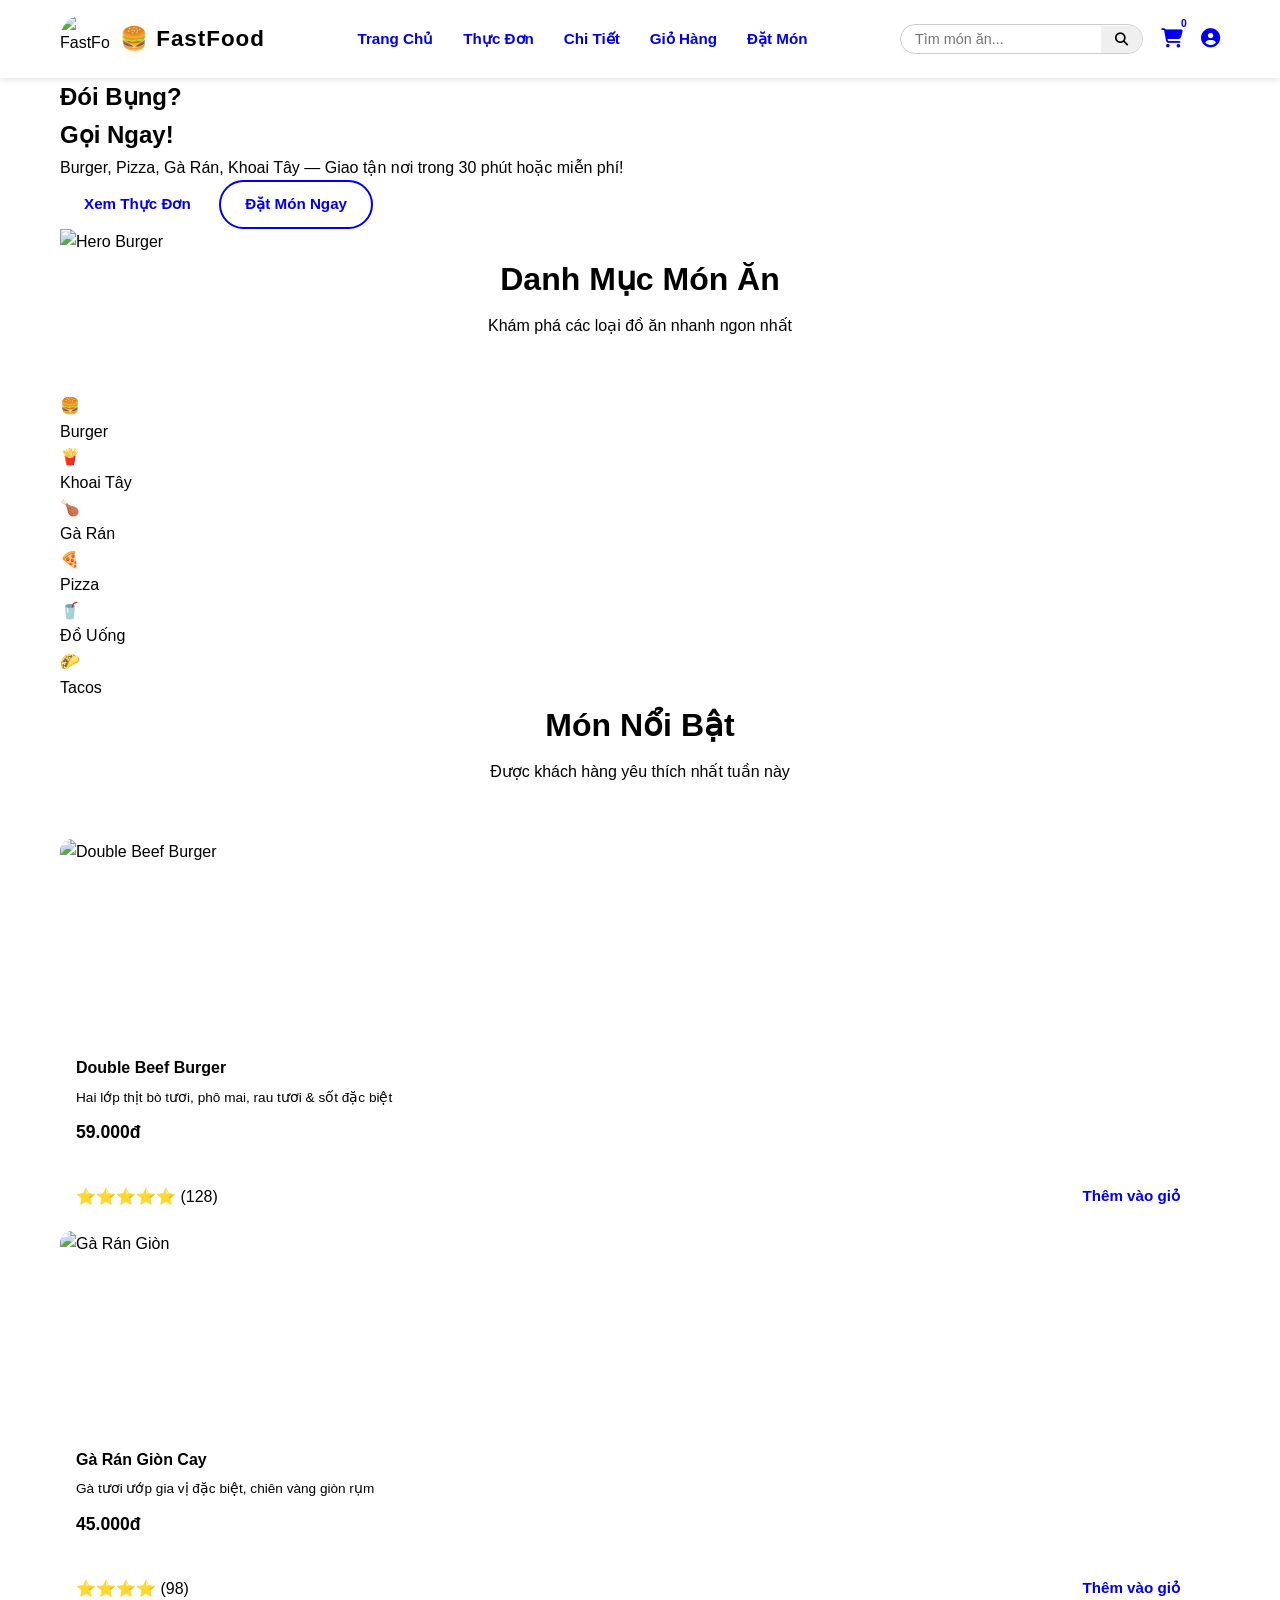
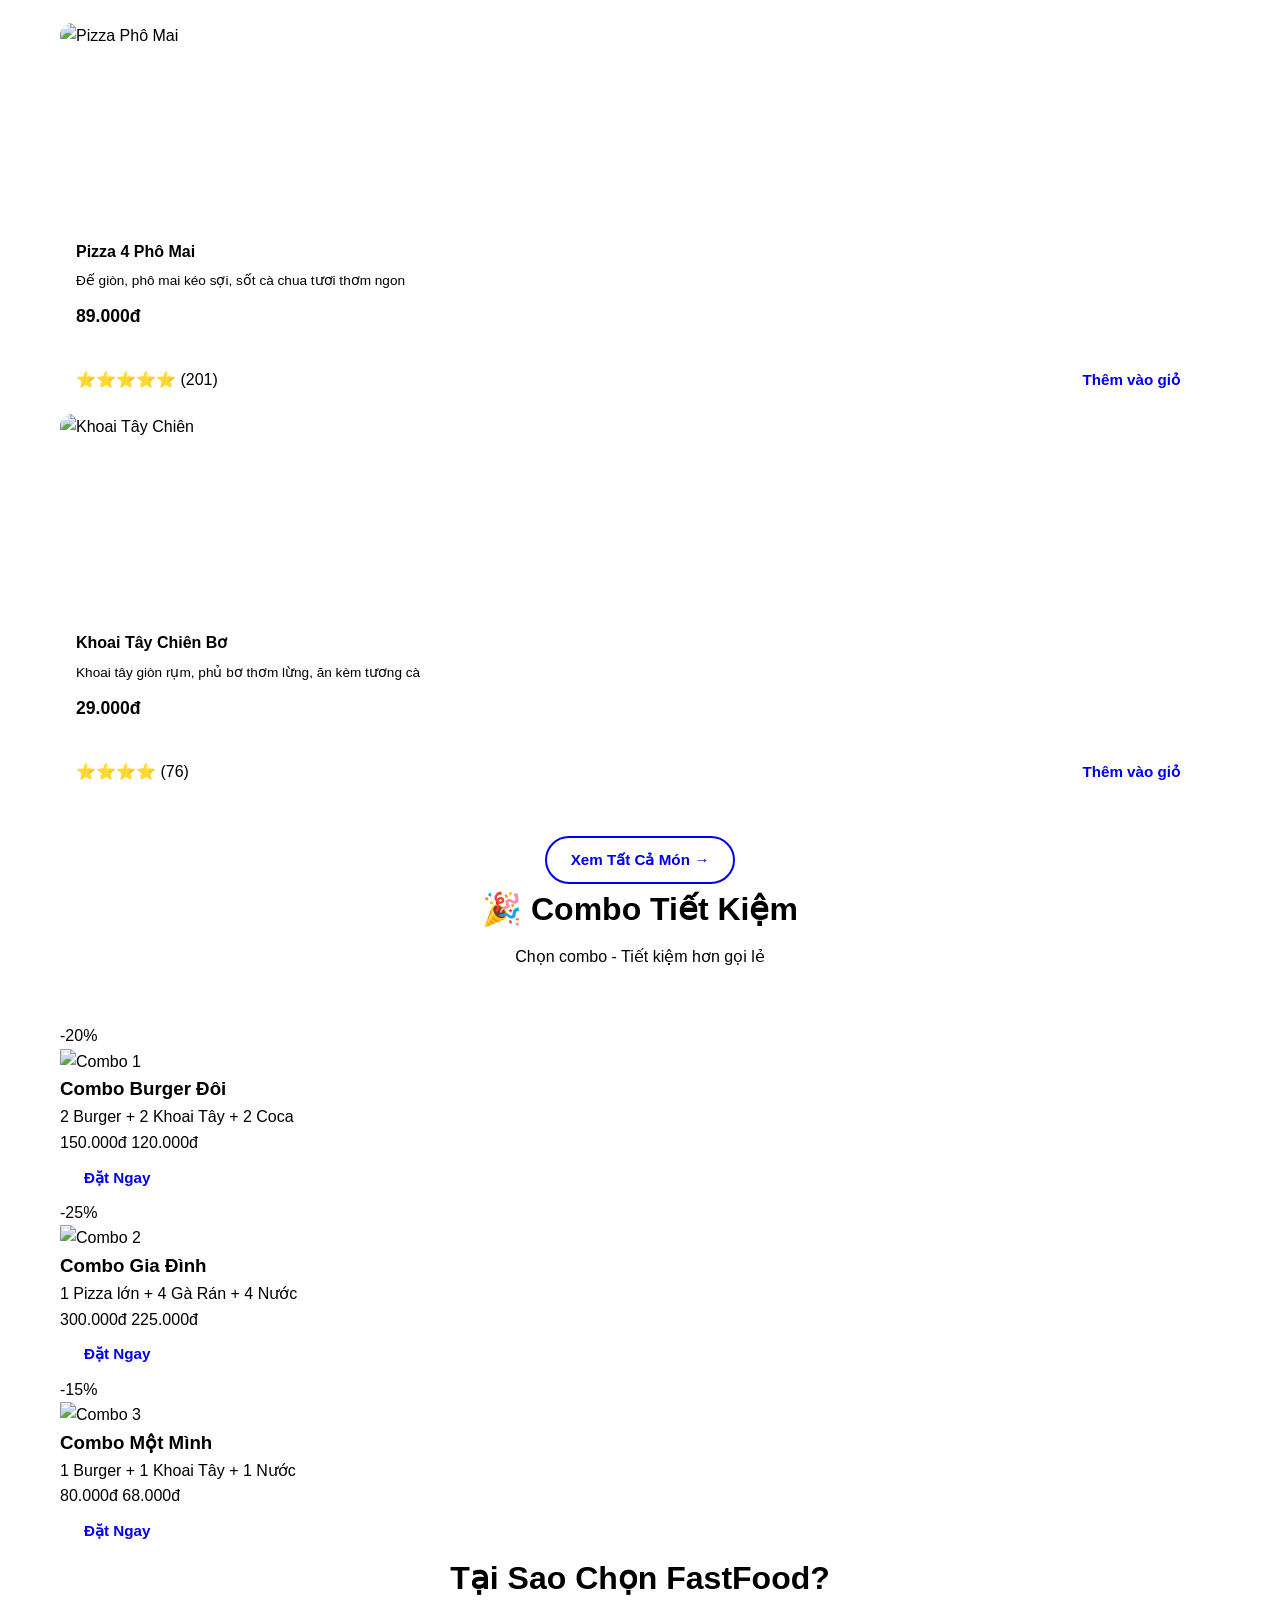
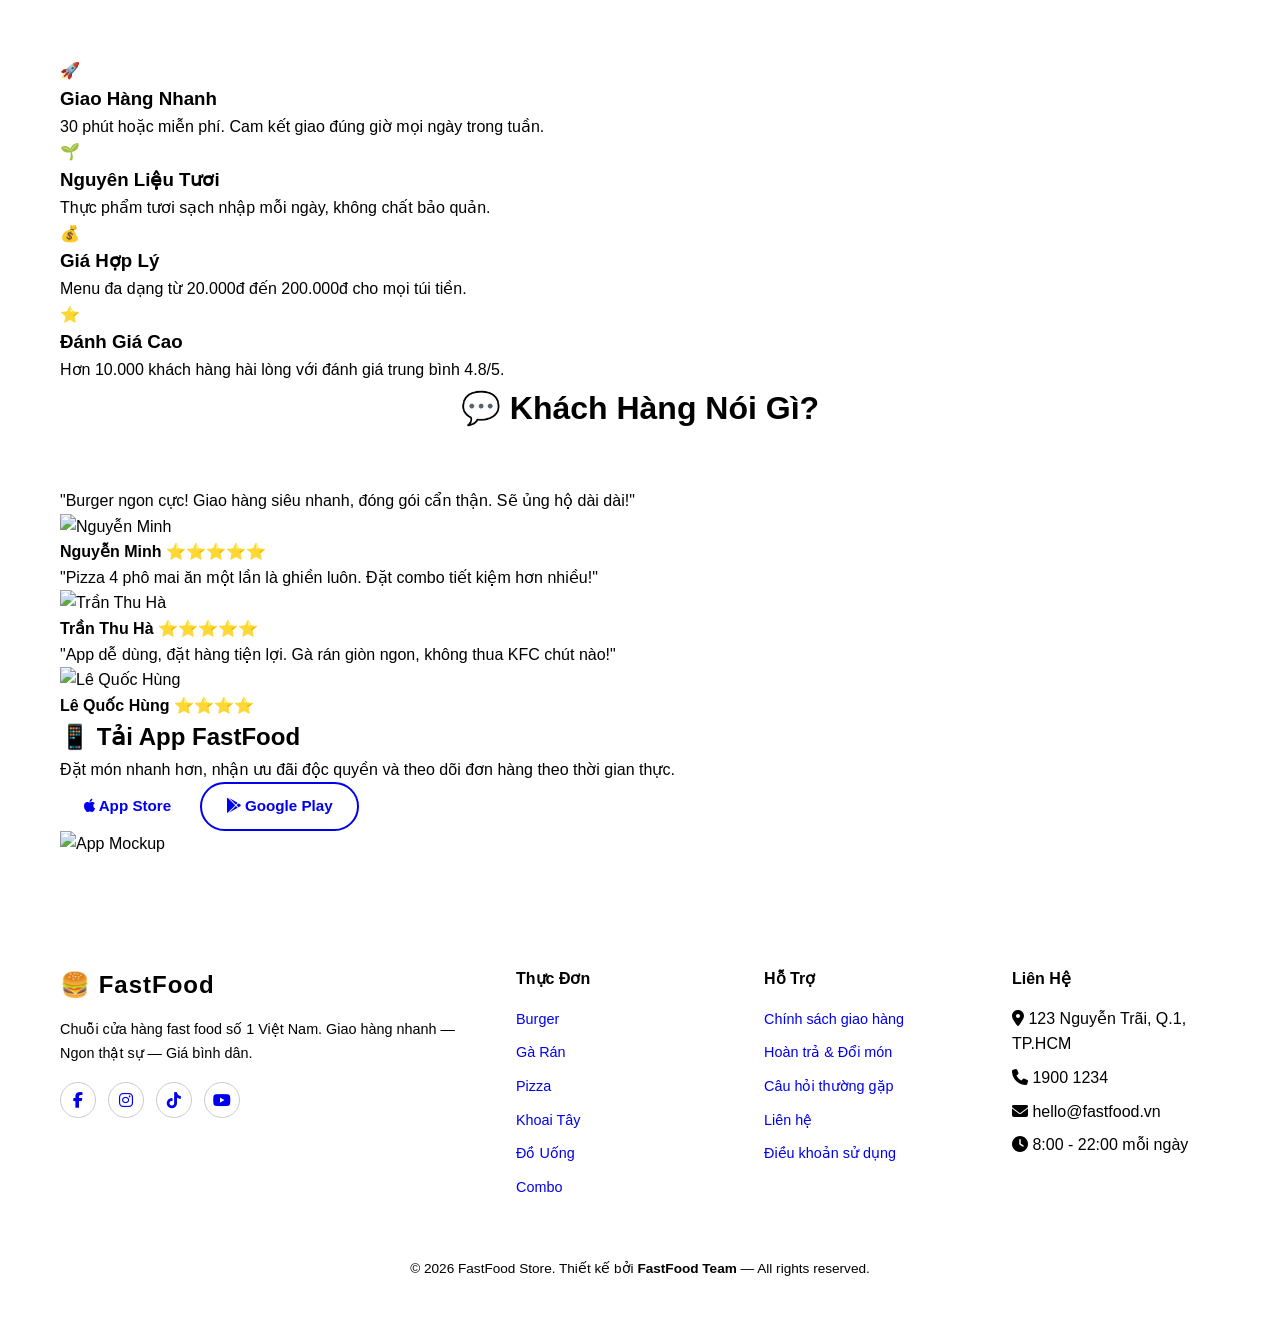
==== FastFood/FastFood Store/index.html @ be637be1 "first commit" ====
<!DOCTYPE html>
<html lang="vi">
<head>
  <meta charset="UTF-8" />
  <meta name="viewport" content="width=device-width, initial-scale=1.0" />
  <title>FastFood Store - Trang Chủ</title>
  <!-- Font Awesome (icons) -->
  <link rel="stylesheet" href="https://cdnjs.cloudflare.com/ajax/libs/font-awesome/6.5.0/css/all.min.css" />
  <!-- Google Fonts -->
  <link href="https://fonts.googleapis.com/css2?family=Poppins:wght@400;600;700;800&display=swap" rel="stylesheet" />
  <link rel="stylesheet" href="css/style.css" />

  <style>
    /* ===== TODO: Thêm màu sắc theme vào đây ===== */
    /*
      Gợi ý palette fast food:
      --primary:   #E63946  (đỏ)
      --secondary: #F4A261  (cam)
      --accent:    #2A9D8F  (xanh mint)
      --dark:      #1D1D1D
      --light:     #FFF8F0
      --gray:      #6C757D
    */
  </style>
</head>
<body>

  <!-- ======================================
       HEADER
  ======================================= -->
  <header>
    <div class="header-inner">

      <!-- Logo -->
      <div class="logo">
        <img src="images/logo.png" alt="FastFood Logo" />
        <span class="logo-text">🍔 FastFood</span>
      </div>

      <!-- Navigation -->
      <nav id="main-nav">
        <ul>
          <li><a href="index.html" class="active">Trang Chủ</a></li>
          <li><a href="sanpham.html">Thực Đơn</a></li>
          <li><a href="chitiet.html">Chi Tiết</a></li>
          <li><a href="giohang.html">Giỏ Hàng</a></li>
          <li><a href="datmon.html">Đặt Món</a></li>
        </ul>
      </nav>

      <!-- Header Right Icons -->
      <div class="header-icons">
        <!-- Search -->
        <div class="search-bar">
          <input type="text" placeholder="Tìm món ăn..." />
          <button><i class="fa fa-search"></i></button>
        </div>
        <!-- Cart -->
        <a href="giohang.html" title="Giỏ hàng">
          <i class="fa fa-shopping-cart"></i>
          <span class="cart-badge">0</span>
        </a>
        <!-- User -->
        <a href="#" title="Tài khoản">
          <i class="fa fa-user-circle"></i>
        </a>
        <!-- Hamburger -->
        <div class="hamburger" id="hamburger" onclick="toggleNav()">
          <span></span><span></span><span></span>
        </div>
      </div>

    </div>
  </header>

  <!-- ======================================
       MAIN CONTENT
  ======================================= -->
  <main>

    <!-- ── SECTION 1: HERO BANNER ── -->
    <section class="hero">
      <div class="hero-inner container">
        <div class="hero-text">
          <!-- TODO: thêm màu cho h1, p -->
          <h1>Đói Bụng? <br/><span>Gọi Ngay!</span></h1>
          <p>Burger, Pizza, Gà Rán, Khoai Tây — Giao tận nơi trong 30 phút hoặc miễn phí!</p>
          <div class="hero-buttons">
            <a href="sanpham.html" class="btn btn-primary">Xem Thực Đơn</a>
            <a href="datmon.html" class="btn btn-outline">Đặt Món Ngay</a>
          </div>
        </div>
        <div class="hero-image">
          <!-- TODO: thay bằng ảnh hero thực tế -->
          <img src="images/hero-burger.png" alt="Hero Burger" />
        </div>
      </div>
    </section>

    <!-- ── SECTION 2: DANH MỤC (CATEGORY) ── -->
    <section class="category-section">
      <div class="container">
        <div class="section-title">
          <h2>Danh Mục Món Ăn</h2>
          <p>Khám phá các loại đồ ăn nhanh ngon nhất</p>
          <div class="divider"></div>
        </div>
        <div class="category-grid">
          <!-- Danh mục 1 -->
          <div class="category-card">
            <div class="cat-icon">🍔</div>
            <p>Burger</p>
          </div>
          <!-- Danh mục 2 -->
          <div class="category-card">
            <div class="cat-icon">🍟</div>
            <p>Khoai Tây</p>
          </div>
          <!-- Danh mục 3 -->
          <div class="category-card">
            <div class="cat-icon">🍗</div>
            <p>Gà Rán</p>
          </div>
          <!-- Danh mục 4 -->
          <div class="category-card">
            <div class="cat-icon">🍕</div>
            <p>Pizza</p>
          </div>
          <!-- Danh mục 5 -->
          <div class="category-card">
            <div class="cat-icon">🥤</div>
            <p>Đồ Uống</p>
          </div>
          <!-- Danh mục 6 -->
          <div class="category-card">
            <div class="cat-icon">🌮</div>
            <p>Tacos</p>
          </div>
        </div>
      </div>
    </section>

    <!-- ── SECTION 3: SẢN PHẨM NỔI BẬT ── -->
    <section class="featured-section">
      <div class="container">
        <div class="section-title">
          <h2>Món Nổi Bật</h2>
          <p>Được khách hàng yêu thích nhất tuần này</p>
          <div class="divider"></div>
        </div>
        <div class="products-grid">

          <!-- Card 1 -->
          <div class="card">
            <img src="images/burger1.jpg" alt="Double Beef Burger" class="card-img" />
            <div class="card-body">
              <h3 class="card-title">Double Beef Burger</h3>
              <p class="card-desc">Hai lớp thịt bò tươi, phô mai, rau tươi & sốt đặc biệt</p>
              <span class="card-price">59.000đ</span>
            </div>
            <div class="card-footer">
              <div class="rating">⭐⭐⭐⭐⭐ (128)</div>
              <a href="chitiet.html" class="btn btn-primary">Thêm vào giỏ</a>
            </div>
          </div>

          <!-- Card 2 -->
          <div class="card">
            <img src="images/chicken1.jpg" alt="Gà Rán Giòn" class="card-img" />
            <div class="card-body">
              <h3 class="card-title">Gà Rán Giòn Cay</h3>
              <p class="card-desc">Gà tươi ướp gia vị đặc biệt, chiên vàng giòn rụm</p>
              <span class="card-price">45.000đ</span>
            </div>
            <div class="card-footer">
              <div class="rating">⭐⭐⭐⭐ (98)</div>
              <a href="chitiet.html" class="btn btn-primary">Thêm vào giỏ</a>
            </div>
          </div>

          <!-- Card 3 -->
          <div class="card">
            <img src="images/pizza1.jpg" alt="Pizza Phô Mai" class="card-img" />
            <div class="card-body">
              <h3 class="card-title">Pizza 4 Phô Mai</h3>
              <p class="card-desc">Đế giòn, phô mai kéo sợi, sốt cà chua tươi thơm ngon</p>
              <span class="card-price">89.000đ</span>
            </div>
            <div class="card-footer">
              <div class="rating">⭐⭐⭐⭐⭐ (201)</div>
              <a href="chitiet.html" class="btn btn-primary">Thêm vào giỏ</a>
            </div>
          </div>

          <!-- Card 4 -->
          <div class="card">
            <img src="images/fries1.jpg" alt="Khoai Tây Chiên" class="card-img" />
            <div class="card-body">
              <h3 class="card-title">Khoai Tây Chiên Bơ</h3>
              <p class="card-desc">Khoai tây giòn rụm, phủ bơ thơm lừng, ăn kèm tương cà</p>
              <span class="card-price">29.000đ</span>
            </div>
            <div class="card-footer">
              <div class="rating">⭐⭐⭐⭐ (76)</div>
              <a href="chitiet.html" class="btn btn-primary">Thêm vào giỏ</a>
            </div>
          </div>

        </div>
        <div style="text-align:center; margin-top:30px;">
          <a href="sanpham.html" class="btn btn-outline">Xem Tất Cả Món →</a>
        </div>
      </div>
    </section>

    <!-- ── SECTION 4: COMBO KHUYẾN MÃI ── -->
    <section class="promo-section">
      <div class="container">
        <div class="section-title">
          <h2>🎉 Combo Tiết Kiệm</h2>
          <p>Chọn combo - Tiết kiệm hơn gọi lẻ</p>
          <div class="divider"></div>
        </div>
        <div class="combo-grid">

          <!-- Combo 1 -->
          <div class="combo-card">
            <div class="combo-badge">-20%</div>
            <img src="images/combo1.jpg" alt="Combo 1" />
            <div class="combo-body">
              <h3>Combo Burger Đôi</h3>
              <p>2 Burger + 2 Khoai Tây + 2 Coca</p>
              <div class="combo-price">
                <span class="old-price">150.000đ</span>
                <span class="new-price">120.000đ</span>
              </div>
              <a href="datmon.html" class="btn btn-primary">Đặt Ngay</a>
            </div>
          </div>

          <!-- Combo 2 -->
          <div class="combo-card">
            <div class="combo-badge">-25%</div>
            <img src="images/combo2.jpg" alt="Combo 2" />
            <div class="combo-body">
              <h3>Combo Gia Đình</h3>
              <p>1 Pizza lớn + 4 Gà Rán + 4 Nước</p>
              <div class="combo-price">
                <span class="old-price">300.000đ</span>
                <span class="new-price">225.000đ</span>
              </div>
              <a href="datmon.html" class="btn btn-primary">Đặt Ngay</a>
            </div>
          </div>

          <!-- Combo 3 -->
          <div class="combo-card">
            <div class="combo-badge">-15%</div>
            <img src="images/combo3.jpg" alt="Combo 3" />
            <div class="combo-body">
              <h3>Combo Một Mình</h3>
              <p>1 Burger + 1 Khoai Tây + 1 Nước</p>
              <div class="combo-price">
                <span class="old-price">80.000đ</span>
                <span class="new-price">68.000đ</span>
              </div>
              <a href="datmon.html" class="btn btn-primary">Đặt Ngay</a>
            </div>
          </div>

        </div>
      </div>
    </section>

    <!-- ── SECTION 5: TẠI SAO CHỌN CHÚNG TÔI ── -->
    <section class="why-section">
      <div class="container">
        <div class="section-title">
          <h2>Tại Sao Chọn FastFood?</h2>
          <div class="divider"></div>
        </div>
        <div class="why-grid">
          <div class="why-card">
            <div class="why-icon">🚀</div>
            <h3>Giao Hàng Nhanh</h3>
            <p>30 phút hoặc miễn phí. Cam kết giao đúng giờ mọi ngày trong tuần.</p>
          </div>
          <div class="why-card">
            <div class="why-icon">🌱</div>
            <h3>Nguyên Liệu Tươi</h3>
            <p>Thực phẩm tươi sạch nhập mỗi ngày, không chất bảo quản.</p>
          </div>
          <div class="why-card">
            <div class="why-icon">💰</div>
            <h3>Giá Hợp Lý</h3>
            <p>Menu đa dạng từ 20.000đ đến 200.000đ cho mọi túi tiền.</p>
          </div>
          <div class="why-card">
            <div class="why-icon">⭐</div>
            <h3>Đánh Giá Cao</h3>
            <p>Hơn 10.000 khách hàng hài lòng với đánh giá trung bình 4.8/5.</p>
          </div>
        </div>
      </div>
    </section>

    <!-- ── SECTION 6: ĐÁNH GIÁ KHÁCH HÀNG ── -->
    <section class="testimonial-section">
      <div class="container">
        <div class="section-title">
          <h2>💬 Khách Hàng Nói Gì?</h2>
          <div class="divider"></div>
        </div>
        <div class="testimonial-grid">

          <div class="testimonial-card">
            <p class="testimonial-text">"Burger ngon cực! Giao hàng siêu nhanh, đóng gói cẩn thận. Sẽ ủng hộ dài dài!"</p>
            <div class="testimonial-author">
              <img src="images/user1.jpg" alt="Nguyễn Minh" />
              <div>
                <strong>Nguyễn Minh</strong>
                <span>⭐⭐⭐⭐⭐</span>
              </div>
            </div>
          </div>

          <div class="testimonial-card">
            <p class="testimonial-text">"Pizza 4 phô mai ăn một lần là ghiền luôn. Đặt combo tiết kiệm hơn nhiều!"</p>
            <div class="testimonial-author">
              <img src="images/user2.jpg" alt="Trần Thu Hà" />
              <div>
                <strong>Trần Thu Hà</strong>
                <span>⭐⭐⭐⭐⭐</span>
              </div>
            </div>
          </div>

          <div class="testimonial-card">
            <p class="testimonial-text">"App dễ dùng, đặt hàng tiện lợi. Gà rán giòn ngon, không thua KFC chút nào!"</p>
            <div class="testimonial-author">
              <img src="images/user3.jpg" alt="Lê Quốc Hùng" />
              <div>
                <strong>Lê Quốc Hùng</strong>
                <span>⭐⭐⭐⭐</span>
              </div>
            </div>
          </div>

        </div>
      </div>
    </section>

    <!-- ── SECTION 7: BANNER DOWNLOAD APP ── -->
    <section class="app-section">
      <div class="container">
        <div class="app-banner">
          <div class="app-text">
            <h2>📱 Tải App FastFood</h2>
            <p>Đặt món nhanh hơn, nhận ưu đãi độc quyền và theo dõi đơn hàng theo thời gian thực.</p>
            <div class="app-buttons">
              <a href="#" class="btn btn-primary"><i class="fab fa-apple"></i> App Store</a>
              <a href="#" class="btn btn-outline"><i class="fab fa-google-play"></i> Google Play</a>
            </div>
          </div>
          <div class="app-image">
            <img src="images/app-mockup.png" alt="App Mockup" />
          </div>
        </div>
      </div>
    </section>

  </main>

  <!-- ======================================
       FOOTER
  ======================================= -->
  <footer>
    <div class="footer-grid">

      <!-- Cột 1: Brand -->
      <div class="footer-col footer-brand">
        <div class="logo-text">🍔 FastFood</div>
        <p>Chuỗi cửa hàng fast food số 1 Việt Nam. Giao hàng nhanh — Ngon thật sự — Giá bình dân.</p>
        <div class="social-links">
          <a href="#"><i class="fab fa-facebook-f"></i></a>
          <a href="#"><i class="fab fa-instagram"></i></a>
          <a href="#"><i class="fab fa-tiktok"></i></a>
          <a href="#"><i class="fab fa-youtube"></i></a>
        </div>
      </div>

      <!-- Cột 2: Menu -->
      <div class="footer-col">
        <h4>Thực Đơn</h4>
        <ul>
          <li><a href="#">Burger</a></li>
          <li><a href="#">Gà Rán</a></li>
          <li><a href="#">Pizza</a></li>
          <li><a href="#">Khoai Tây</a></li>
          <li><a href="#">Đồ Uống</a></li>
          <li><a href="#">Combo</a></li>
        </ul>
      </div>

      <!-- Cột 3: Hỗ Trợ -->
      <div class="footer-col">
        <h4>Hỗ Trợ</h4>
        <ul>
          <li><a href="#">Chính sách giao hàng</a></li>
          <li><a href="#">Hoàn trả & Đổi món</a></li>
          <li><a href="#">Câu hỏi thường gặp</a></li>
          <li><a href="#">Liên hệ</a></li>
          <li><a href="#">Điều khoản sử dụng</a></li>
        </ul>
      </div>

      <!-- Cột 4: Liên Hệ -->
      <div class="footer-col">
        <h4>Liên Hệ</h4>
        <ul>
          <li><i class="fa fa-map-marker-alt"></i> 123 Nguyễn Trãi, Q.1, TP.HCM</li>
          <li><i class="fa fa-phone"></i> 1900 1234</li>
          <li><i class="fa fa-envelope"></i> hello@fastfood.vn</li>
          <li><i class="fa fa-clock"></i> 8:00 - 22:00 mỗi ngày</li>
        </ul>
      </div>

    </div>

    <!-- Footer Bottom -->
    <div class="footer-bottom">
      <p>© 2026 FastFood Store. Thiết kế bởi <strong>FastFood Team</strong> — All rights reserved.</p>
    </div>
  </footer>

  <!-- ======================================
       JAVASCRIPT
  ======================================= -->
  <script>
    // Toggle mobile nav
    function toggleNav() {
      const nav = document.getElementById('main-nav');
      nav.classList.toggle('open');
    }

    // Update cart badge dynamically
    function updateCartBadge(count) {
      document.querySelector('.cart-badge').textContent = count;
    }
  </script>

</body>
</html>
---- FastFood/FastFood Store/css/style.css ----
/* ===========================
   STYLE.CSS - GLOBAL STYLES
   FASTFOOD-STORE
   =========================== */

/* --- RESET & BASE --- */
* {
  margin: 0;
  padding: 0;
  box-sizing: border-box;
}

body {
  font-family: 'Segoe UI', Tahoma, Geneva, Verdana, sans-serif;
  font-size: 16px;
  line-height: 1.6;
  /* TODO: background-color: ; */
  /* TODO: color: ; */
}

a {
  text-decoration: none;
  /* TODO: color: ; */
}

a:hover {
  /* TODO: color: ; */
}

ul {
  list-style: none;
}

img {
  max-width: 100%;
  display: block;
}

.container {
  max-width: 1200px;
  margin: 0 auto;
  padding: 0 20px;
}

/* ===========================
   HEADER
   =========================== */
header {
  /* TODO: background-color: ; */
  /* TODO: border-bottom: ; */
  position: sticky;
  top: 0;
  z-index: 999;
  box-shadow: 0 2px 6px rgba(0,0,0,0.1);
}

.header-inner {
  display: flex;
  align-items: center;
  justify-content: space-between;
  padding: 14px 20px;
  max-width: 1200px;
  margin: 0 auto;
}

/* Logo */
.logo {
  display: flex;
  align-items: center;
  gap: 10px;
}

.logo img {
  width: 50px;
  height: 50px;
  border-radius: 50%;
  /* TODO: border: 2px solid ; */
  object-fit: cover;
}

.logo-text {
  font-size: 1.4rem;
  font-weight: 800;
  letter-spacing: 1px;
  /* TODO: color: ; */
}

/* Navigation */
nav ul {
  display: flex;
  gap: 30px;
}

nav ul li a {
  font-weight: 600;
  font-size: 0.95rem;
  padding: 6px 0;
  /* TODO: color: ; */
  border-bottom: 2px solid transparent;
  transition: border-color 0.2s;
}

nav ul li a:hover,
nav ul li a.active {
  /* TODO: border-bottom-color: ; */
  /* TODO: color: ; */
}

/* Header Icons (Search, Cart, User) */
.header-icons {
  display: flex;
  align-items: center;
  gap: 18px;
}

.header-icons a {
  font-size: 1.2rem;
  position: relative;
  /* TODO: color: ; */
}

/* Cart badge */
.cart-badge {
  position: absolute;
  top: -8px;
  right: -10px;
  font-size: 0.65rem;
  font-weight: 700;
  width: 18px;
  height: 18px;
  border-radius: 50%;
  display: flex;
  align-items: center;
  justify-content: center;
  /* TODO: background-color: ; */
  /* TODO: color: ; */
}

/* Search Bar inline */
.search-bar {
  display: flex;
  align-items: center;
  border: 1px solid #ccc;
  border-radius: 25px;
  overflow: hidden;
  /* TODO: background-color: ; */
}

.search-bar input {
  border: none;
  outline: none;
  padding: 6px 14px;
  font-size: 0.9rem;
  background: transparent;
  /* TODO: color: ; */
  width: 200px;
}

.search-bar button {
  border: none;
  padding: 6px 14px;
  cursor: pointer;
  /* TODO: background-color: ; */
  /* TODO: color: ; */
}

/* Hamburger (Mobile) */
.hamburger {
  display: none;
  flex-direction: column;
  gap: 5px;
  cursor: pointer;
}

.hamburger span {
  display: block;
  width: 25px;
  height: 3px;
  border-radius: 3px;
  /* TODO: background-color: ; */
}

/* ===========================
   FOOTER
   =========================== */
footer {
  /* TODO: background-color: ; */
  /* TODO: color: ; */
  padding: 50px 0 20px;
  margin-top: 60px;
}

.footer-grid {
  display: grid;
  grid-template-columns: 2fr 1fr 1fr 1fr;
  gap: 40px;
  max-width: 1200px;
  margin: 0 auto;
  padding: 0 20px;
}

.footer-brand .logo-text {
  font-size: 1.5rem;
  margin-bottom: 12px;
}

.footer-brand p {
  font-size: 0.9rem;
  /* TODO: color: ; */
  line-height: 1.7;
}

.footer-col h4 {
  font-size: 1rem;
  font-weight: 700;
  margin-bottom: 14px;
  /* TODO: color: ; */
}

.footer-col ul li {
  margin-bottom: 8px;
}

.footer-col ul li a {
  font-size: 0.9rem;
  /* TODO: color: ; */
  transition: color 0.2s;
}

.footer-col ul li a:hover {
  /* TODO: color: ; */
}

/* Social Icons */
.social-links {
  display: flex;
  gap: 12px;
  margin-top: 16px;
}

.social-links a {
  width: 36px;
  height: 36px;
  border-radius: 50%;
  display: flex;
  align-items: center;
  justify-content: center;
  font-size: 1rem;
  border: 1px solid #ccc;
  /* TODO: color: ; */
  /* TODO: background-color: ; */
  transition: all 0.2s;
}

.social-links a:hover {
  /* TODO: background-color: ; */
  /* TODO: color: ; */
}

/* Footer Bottom */
.footer-bottom {
  text-align: center;
  padding: 20px;
  margin-top: 30px;
  border-top: 1px solid rgba(255,255,255,0.1);
  font-size: 0.85rem;
  /* TODO: color: ; */
}

/* ===========================
   BUTTONS
   =========================== */
.btn {
  display: inline-block;
  padding: 10px 24px;
  border-radius: 25px;
  font-weight: 600;
  font-size: 0.95rem;
  cursor: pointer;
  border: none;
  transition: all 0.25s;
}

.btn-primary {
  /* TODO: background-color: ; */
  /* TODO: color: ; */
}

.btn-primary:hover {
  /* TODO: background-color: ; */
}

.btn-outline {
  background: transparent;
  border: 2px solid;
  /* TODO: border-color: ; */
  /* TODO: color: ; */
}

.btn-outline:hover {
  /* TODO: background-color: ; */
  /* TODO: color: ; */
}

/* ===========================
   SECTION TITLE
   =========================== */
.section-title {
  text-align: center;
  margin-bottom: 40px;
}

.section-title h2 {
  font-size: 2rem;
  font-weight: 800;
  /* TODO: color: ; */
}

.section-title p {
  font-size: 1rem;
  margin-top: 8px;
  /* TODO: color: ; */
}

.section-title .divider {
  width: 60px;
  height: 4px;
  border-radius: 2px;
  margin: 10px auto 0;
  /* TODO: background-color: ; */
}

/* ===========================
   PRODUCT CARD (shared)
   =========================== */
.card {
  border-radius: 12px;
  overflow: hidden;
  /* TODO: background-color: ; */
  /* TODO: box-shadow: ; */
  transition: transform 0.25s, box-shadow 0.25s;
}

.card:hover {
  transform: translateY(-5px);
  /* TODO: box-shadow: ; */
}

.card-img {
  width: 100%;
  height: 200px;
  object-fit: cover;
}

.card-body {
  padding: 16px;
}

.card-title {
  font-size: 1rem;
  font-weight: 700;
  margin-bottom: 6px;
  /* TODO: color: ; */
}

.card-desc {
  font-size: 0.85rem;
  /* TODO: color: ; */
  margin-bottom: 10px;
}

.card-price {
  font-size: 1.1rem;
  font-weight: 800;
  /* TODO: color: ; */
}

.card-footer {
  display: flex;
  justify-content: space-between;
  align-items: center;
  padding: 12px 16px;
  /* TODO: border-top: 1px solid ; */
}

/* ===========================
   RESPONSIVE
   =========================== */
@media (max-width: 992px) {
  .footer-grid {
    grid-template-columns: 1fr 1fr;
  }
}

@media (max-width: 768px) {
  nav {
    display: none;
  }

  nav.open {
    display: block;
    position: absolute;
    top: 70px;
    left: 0;
    width: 100%;
    padding: 20px;
    /* TODO: background-color: ; */
  }

  nav.open ul {
    flex-direction: column;
    gap: 14px;
  }

  .hamburger {
    display: flex;
  }

  .footer-grid {
    grid-template-columns: 1fr;
  }

  .search-bar {
    display: none;
  }
}
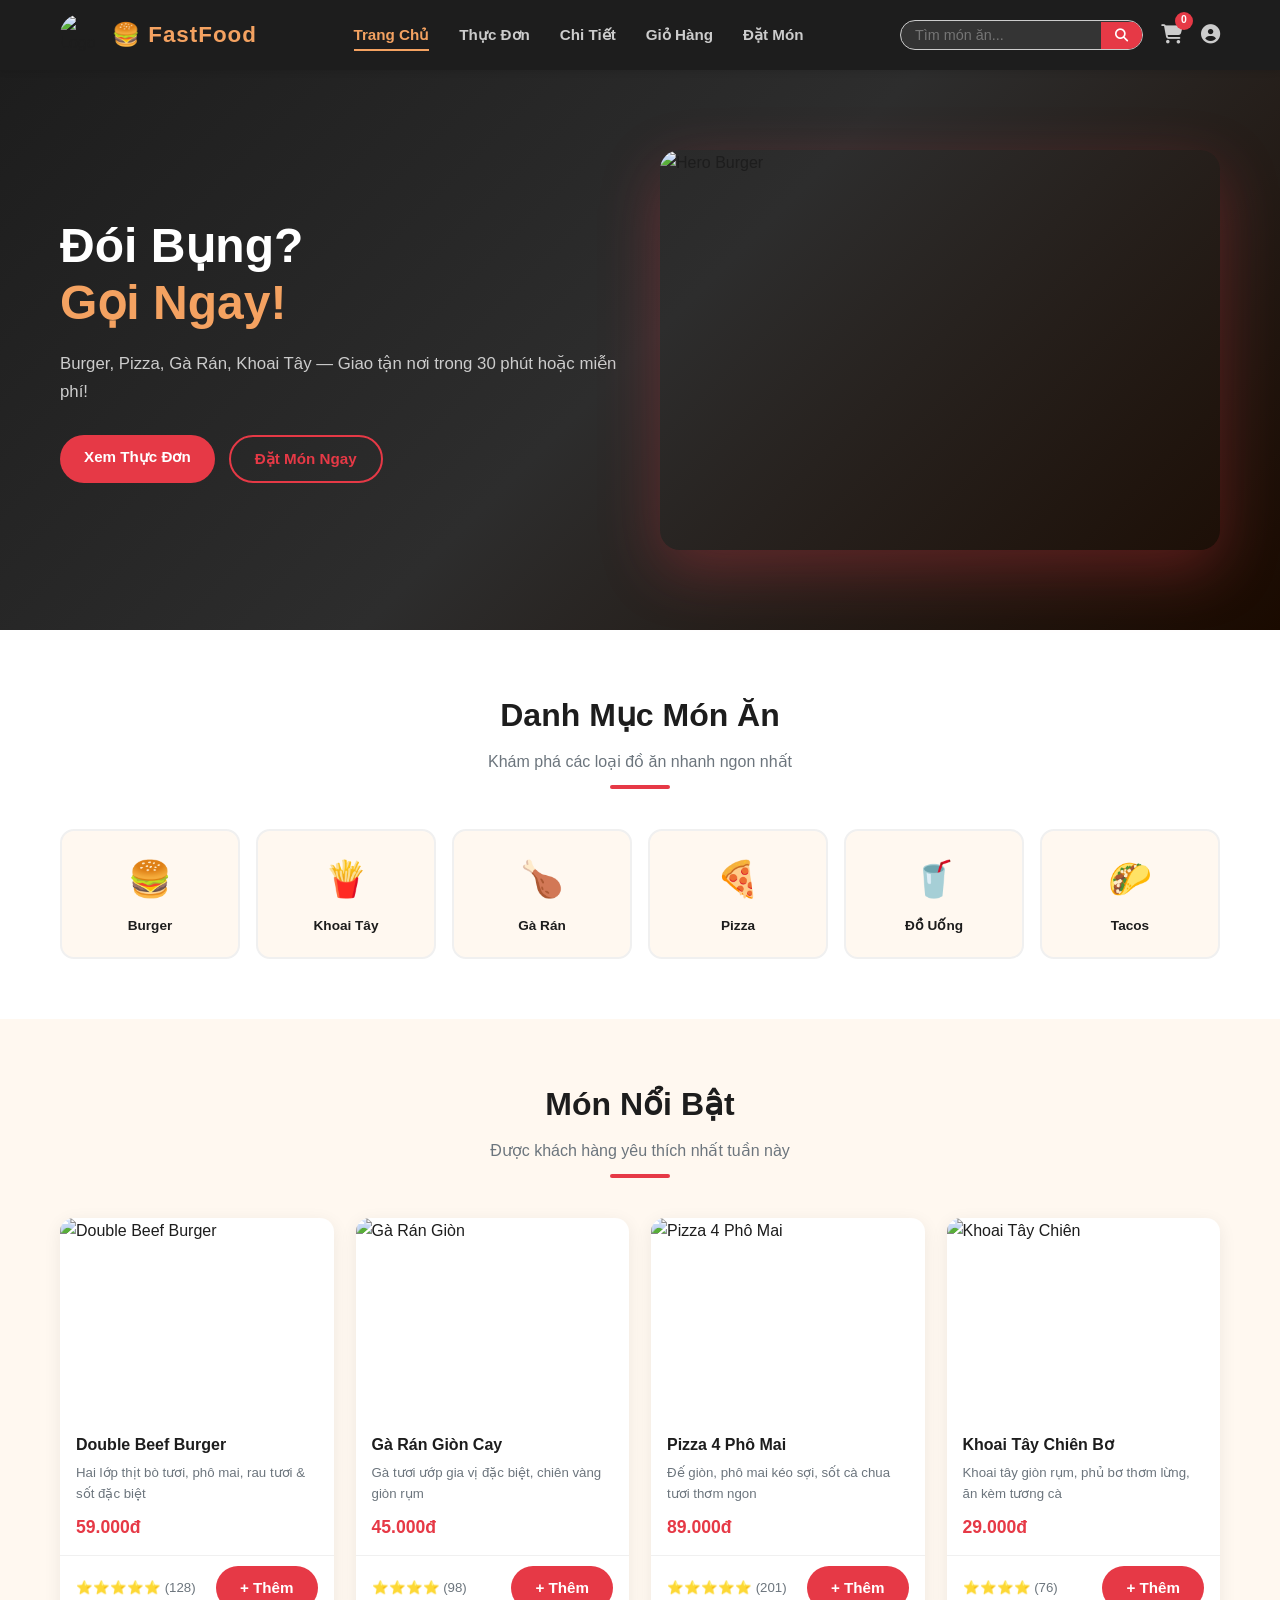
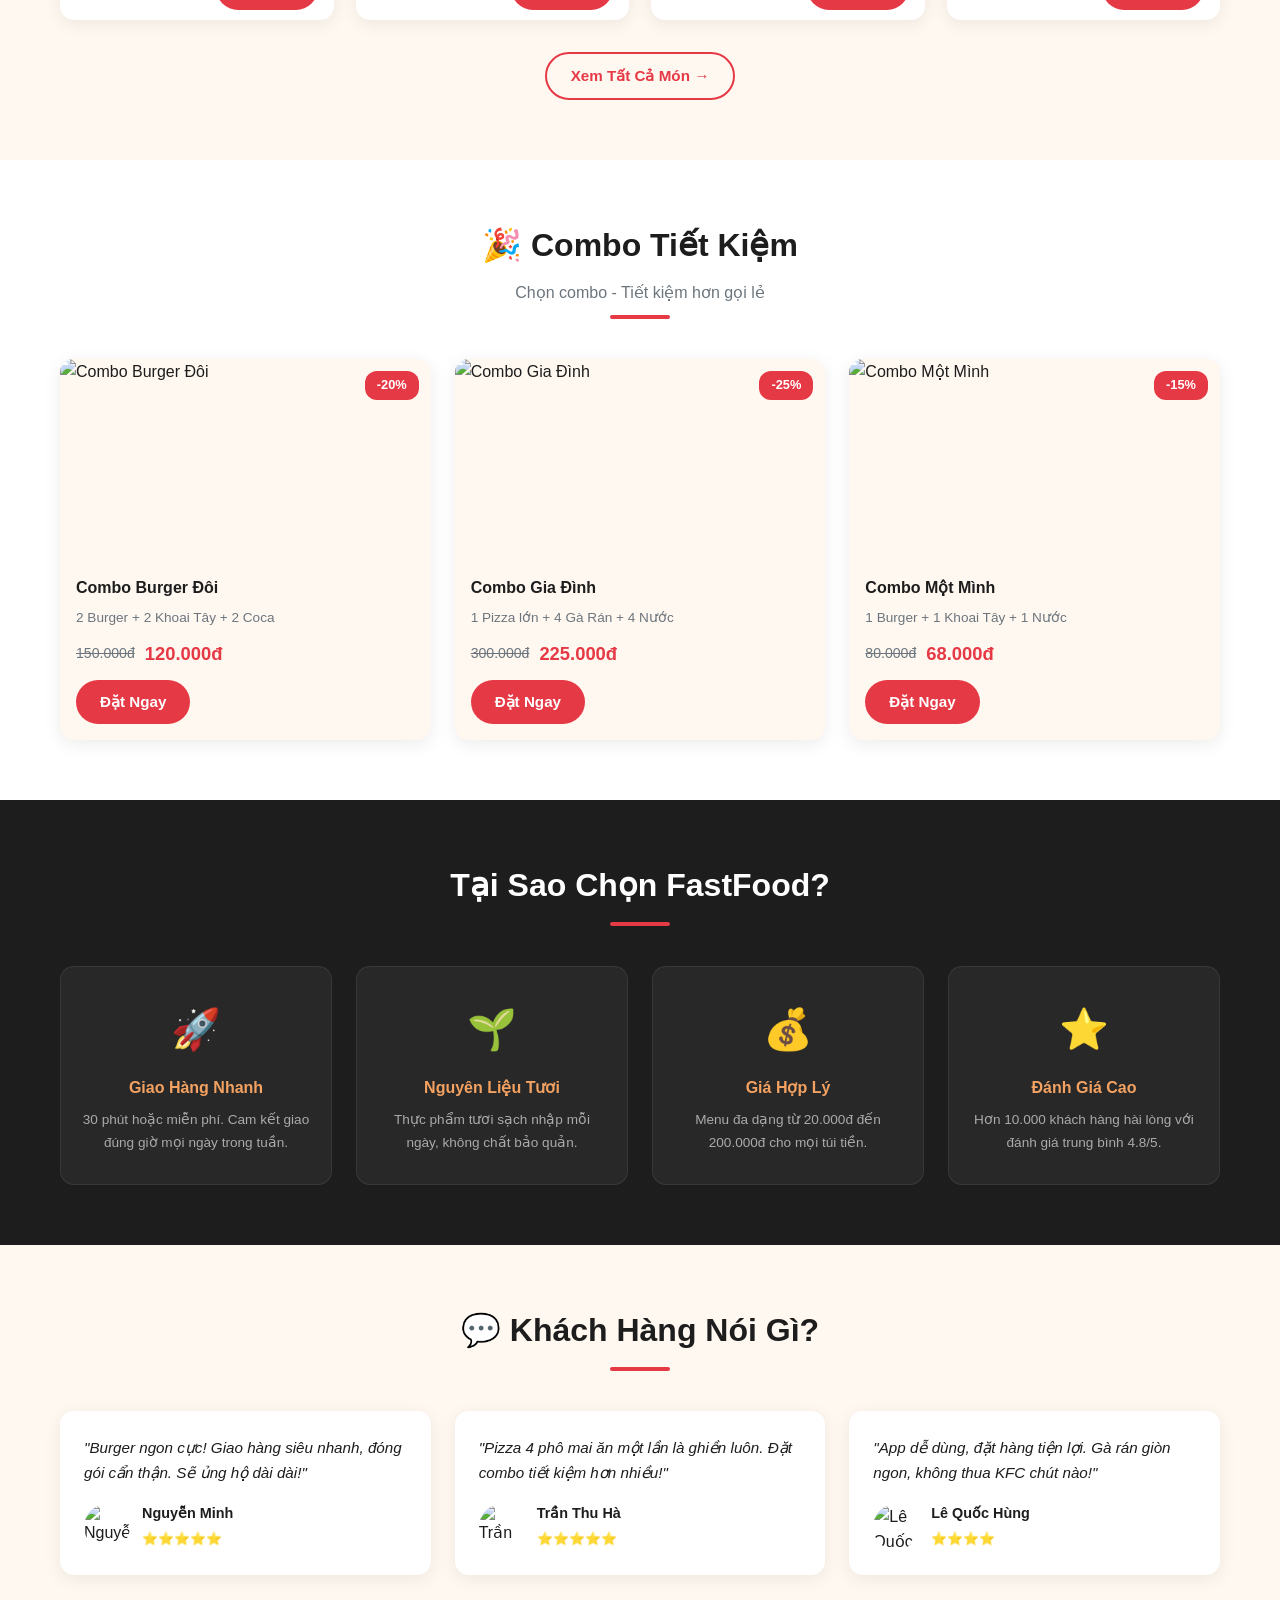
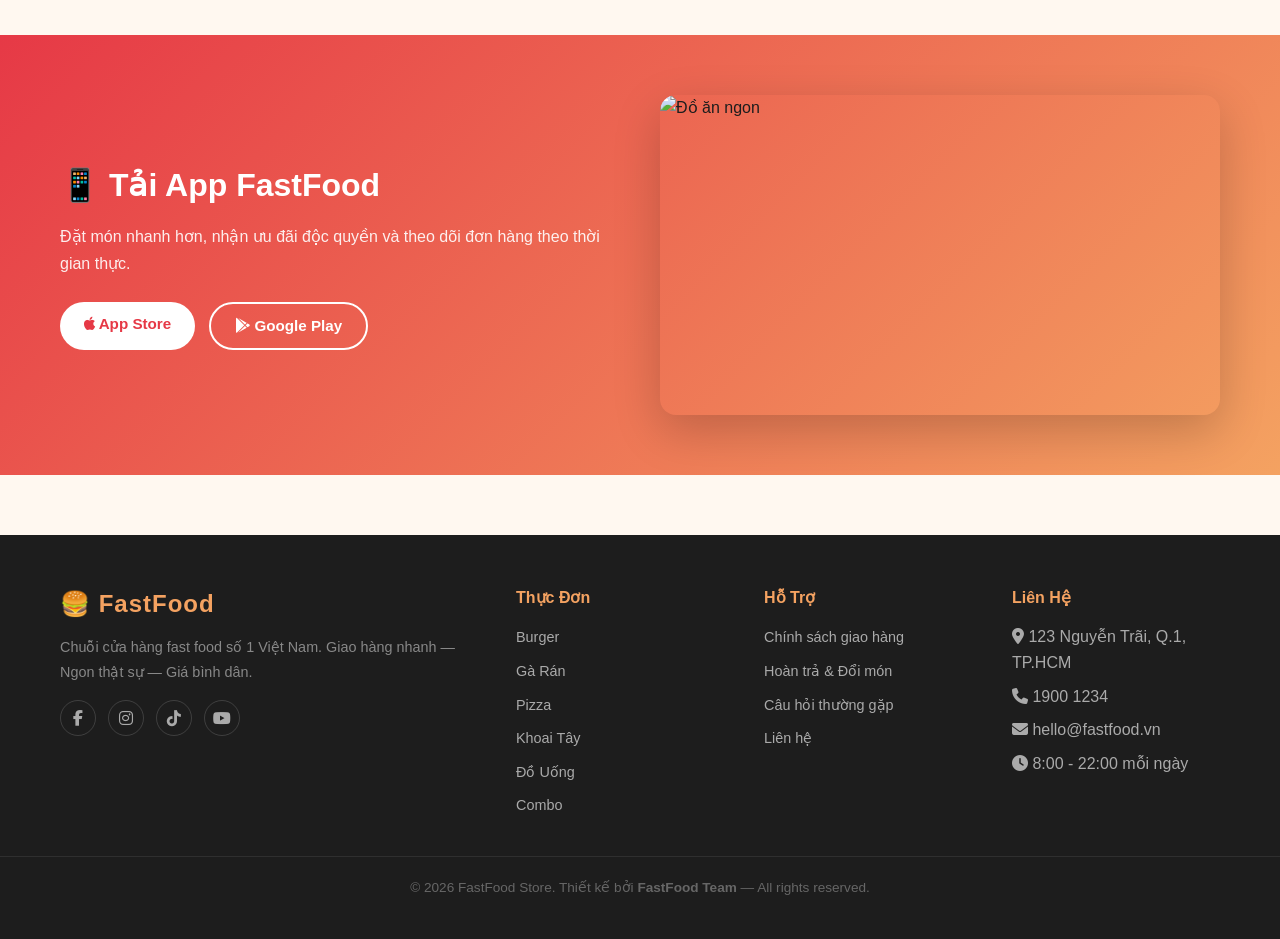
==== commit ab96f993: "finishUp code dự án Fast-Food" ====
--- a/FastFood/FastFood Store/index.html
+++ b/FastFood/FastFood Store/index.html
@@ -4,40 +4,182 @@
   <meta charset="UTF-8" />
   <meta name="viewport" content="width=device-width, initial-scale=1.0" />
   <title>FastFood Store - Trang Chủ</title>
-  <!-- Font Awesome (icons) -->
   <link rel="stylesheet" href="https://cdnjs.cloudflare.com/ajax/libs/font-awesome/6.5.0/css/all.min.css" />
-  <!-- Google Fonts -->
   <link href="https://fonts.googleapis.com/css2?family=Poppins:wght@400;600;700;800&display=swap" rel="stylesheet" />
   <link rel="stylesheet" href="css/style.css" />
-
   <style>
-    /* ===== TODO: Thêm màu sắc theme vào đây ===== */
-    /*
-      Gợi ý palette fast food:
-      --primary:   #E63946  (đỏ)
-      --secondary: #F4A261  (cam)
-      --accent:    #2A9D8F  (xanh mint)
-      --dark:      #1D1D1D
-      --light:     #FFF8F0
-      --gray:      #6C757D
-    */
+    :root {
+      --primary:   #E63946;
+      --secondary: #F4A261;
+      --accent:    #2A9D8F;
+      --dark:      #1D1D1D;
+      --light:     #FFF8F0;
+      --gray:      #6C757D;
+      --white:     #ffffff;
+    }
+
+    body { background-color: var(--light); color: var(--dark); font-family: 'Poppins', sans-serif; }
+
+    /* HEADER */
+    header { background: var(--dark); }
+    .logo-text { color: var(--secondary); }
+    nav ul li a { color: #ccc; }
+    nav ul li a:hover, nav ul li a.active { color: var(--secondary); border-bottom-color: var(--secondary); }
+    .header-icons a { color: #ccc; }
+    .cart-badge { background: var(--primary); color: #fff; }
+    .search-bar { background: rgba(255,255,255,0.1); }
+    .search-bar input { color: #fff; }
+    .search-bar button { background: var(--primary); color: #fff; }
+    .hamburger span { background: #ccc; }
+
+    /* BUTTONS */
+    .btn-primary { background: var(--primary); color: #fff; }
+    .btn-primary:hover { background: #c62836; }
+    .btn-outline { border-color: var(--primary); color: var(--primary); }
+    .btn-outline:hover { background: var(--primary); color: #fff; }
+
+    /* SECTION TITLE */
+    .section-title h2 { color: var(--dark); }
+    .section-title p { color: var(--gray); }
+    .divider { background: var(--primary); }
+
+    /* HERO */
+    .hero {
+      background: linear-gradient(135deg, #1D1D1D 0%, #2d2d2d 50%, #1a0a00 100%);
+      padding: 80px 0;
+      min-height: 520px;
+      display: flex;
+      align-items: center;
+    }
+    .hero-inner {
+      display: grid;
+      grid-template-columns: 1fr 1fr;
+      gap: 40px;
+      align-items: center;
+    }
+    .hero-text h1 {
+      font-size: 3rem;
+      font-weight: 800;
+      color: #fff;
+      line-height: 1.2;
+      margin-bottom: 18px;
+    }
+    .hero-text h1 span { color: var(--secondary); }
+    .hero-text p { color: #ccc; font-size: 1.05rem; margin-bottom: 28px; line-height: 1.7; }
+    .hero-buttons { display: flex; gap: 14px; flex-wrap: wrap; }
+    .hero-image img {
+      width: 100%;
+      height: 400px;
+      object-fit: cover;
+      border-radius: 20px;
+      box-shadow: 0 20px 60px rgba(230,57,70,0.3);
+    }
+
+    /* CATEGORY */
+    .category-section { padding: 60px 0; background: #fff; }
+    .category-grid {
+      display: grid;
+      grid-template-columns: repeat(6, 1fr);
+      gap: 16px;
+    }
+    .category-card {
+      text-align: center;
+      padding: 20px 10px;
+      border-radius: 14px;
+      cursor: pointer;
+      border: 2px solid #f0f0f0;
+      transition: all 0.25s;
+      background: var(--light);
+    }
+    .category-card:hover { border-color: var(--primary); transform: translateY(-4px); background: #fff; box-shadow: 0 8px 24px rgba(230,57,70,0.12); }
+    .cat-icon { font-size: 2.2rem; margin-bottom: 8px; }
+    .category-card p { font-size: 0.85rem; font-weight: 700; color: var(--dark); }
+
+    /* FEATURED */
+    .featured-section { padding: 60px 0; background: var(--light); }
+    .products-grid { display: grid; grid-template-columns: repeat(auto-fill, minmax(240px, 1fr)); gap: 22px; }
+
+    /* CARD */
+    .card { background: #fff; border-radius: 14px; overflow: hidden; box-shadow: 0 4px 18px rgba(0,0,0,0.07); transition: transform 0.25s, box-shadow 0.25s; }
+    .card:hover { transform: translateY(-6px); box-shadow: 0 12px 32px rgba(0,0,0,0.13); }
+    .card-img { width: 100%; height: 200px; object-fit: cover; }
+    .card-body { padding: 14px 16px; }
+    .card-title { font-size: 1rem; font-weight: 700; color: var(--dark); margin-bottom: 5px; }
+    .card-desc { font-size: 0.83rem; color: var(--gray); margin-bottom: 8px; }
+    .card-price { font-size: 1.1rem; font-weight: 800; color: var(--primary); }
+    .card-footer { display: flex; justify-content: space-between; align-items: center; padding: 10px 16px; border-top: 1px solid #f0f0f0; }
+    .rating { font-size: 0.83rem; color: var(--gray); }
+
+    /* PROMO */
+    .promo-section { padding: 60px 0; background: #fff; }
+    .combo-grid { display: grid; grid-template-columns: repeat(3,1fr); gap: 24px; }
+    .combo-card { border-radius: 14px; overflow: hidden; box-shadow: 0 4px 18px rgba(0,0,0,0.08); background: var(--light); position: relative; transition: transform 0.25s; }
+    .combo-card:hover { transform: translateY(-5px); }
+    .combo-card img { width: 100%; height: 200px; object-fit: cover; }
+    .combo-badge { position: absolute; top: 12px; right: 12px; background: var(--primary); color: #fff; padding: 4px 12px; border-radius: 12px; font-size: 0.8rem; font-weight: 700; }
+    .combo-body { padding: 16px; }
+    .combo-body h3 { font-size: 1rem; font-weight: 700; color: var(--dark); margin-bottom: 6px; }
+    .combo-body p { font-size: 0.85rem; color: var(--gray); margin-bottom: 10px; }
+    .combo-price { display: flex; align-items: center; gap: 10px; margin-bottom: 12px; }
+    .old-price { font-size: 0.88rem; color: var(--gray); text-decoration: line-through; }
+    .new-price { font-size: 1.15rem; font-weight: 800; color: var(--primary); }
+
+    /* WHY */
+    .why-section { padding: 60px 0; background: var(--dark); }
+    .why-section .section-title h2 { color: #fff; }
+    .why-section .section-title p { color: #aaa; }
+    .why-grid { display: grid; grid-template-columns: repeat(4,1fr); gap: 24px; }
+    .why-card { text-align: center; padding: 30px 20px; border-radius: 14px; background: rgba(255,255,255,0.05); border: 1px solid rgba(255,255,255,0.08); }
+    .why-icon { font-size: 2.5rem; margin-bottom: 14px; }
+    .why-card h3 { font-size: 1rem; font-weight: 700; color: var(--secondary); margin-bottom: 8px; }
+    .why-card p { font-size: 0.85rem; color: #aaa; line-height: 1.7; }
+
+    /* TESTIMONIALS */
+    .testimonial-section { padding: 60px 0; background: var(--light); }
+    .testimonial-grid { display: grid; grid-template-columns: repeat(3,1fr); gap: 24px; }
+    .testimonial-card { background: #fff; border-radius: 14px; padding: 24px; box-shadow: 0 4px 18px rgba(0,0,0,0.07); }
+    .testimonial-text { font-size: 0.95rem; color: var(--dark); line-height: 1.7; font-style: italic; margin-bottom: 16px; }
+    .testimonial-author { display: flex; align-items: center; gap: 12px; }
+    .testimonial-author img { width: 46px; height: 46px; border-radius: 50%; object-fit: cover; }
+    .testimonial-author strong { display: block; font-size: 0.9rem; color: var(--dark); }
+    .testimonial-author span { font-size: 0.8rem; }
+
+    /* APP */
+    .app-section { padding: 60px 0; background: linear-gradient(135deg, var(--primary), var(--secondary)); }
+    .app-banner { display: grid; grid-template-columns: 1fr 1fr; gap: 40px; align-items: center; }
+    .app-text h2 { font-size: 2rem; font-weight: 800; color: #fff; margin-bottom: 12px; }
+    .app-text p { color: rgba(255,255,255,0.9); margin-bottom: 24px; line-height: 1.7; }
+    .app-buttons { display: flex; gap: 14px; }
+    .app-section .btn-primary { background: #fff; color: var(--primary); }
+    .app-section .btn-outline { border-color: #fff; color: #fff; }
+    .app-image img { width: 100%; height: 320px; object-fit: cover; border-radius: 16px; box-shadow: 0 16px 48px rgba(0,0,0,0.2); }
+
+    /* FOOTER */
+    footer { background: var(--dark); color: #aaa; }
+    .footer-col h4 { color: var(--secondary); }
+    .footer-col ul li a { color: #aaa; }
+    .footer-col ul li a:hover { color: var(--secondary); }
+    .footer-brand p { color: #888; }
+    .social-links a { color: #aaa; border-color: rgba(255,255,255,0.15); }
+    .social-links a:hover { background: var(--primary); color: #fff; border-color: var(--primary); }
+    .footer-bottom { color: #666; border-top-color: rgba(255,255,255,0.08); }
+
+    @media (max-width: 900px) {
+      .hero-inner, .combo-grid, .why-grid, .testimonial-grid, .app-banner { grid-template-columns: 1fr; }
+      .category-grid { grid-template-columns: repeat(3,1fr); }
+      .hero-text h1 { font-size: 2rem; }
+    }
   </style>
 </head>
 <body>
 
-  <!-- ======================================
-       HEADER
-  ======================================= -->
+  <!-- ====== HEADER ====== -->
   <header>
     <div class="header-inner">
-
-      <!-- Logo -->
       <div class="logo">
-        <img src="images/logo.png" alt="FastFood Logo" />
+        <img src="https://img.icons8.com/color/48/000000/hamburger.png" alt="Logo" style="width:42px;height:42px;border-radius:50%;" />
         <span class="logo-text">🍔 FastFood</span>
       </div>
-
-      <!-- Navigation -->
       <nav id="main-nav">
         <ul>
           <li><a href="index.html" class="active">Trang Chủ</a></li>
@@ -47,42 +189,28 @@
           <li><a href="datmon.html">Đặt Món</a></li>
         </ul>
       </nav>
-
-      <!-- Header Right Icons -->
       <div class="header-icons">
-        <!-- Search -->
         <div class="search-bar">
           <input type="text" placeholder="Tìm món ăn..." />
           <button><i class="fa fa-search"></i></button>
         </div>
-        <!-- Cart -->
-        <a href="giohang.html" title="Giỏ hàng">
+        <a href="giohang.html" title="Giỏ hàng" style="position:relative;">
           <i class="fa fa-shopping-cart"></i>
           <span class="cart-badge">0</span>
         </a>
-        <!-- User -->
-        <a href="#" title="Tài khoản">
-          <i class="fa fa-user-circle"></i>
-        </a>
-        <!-- Hamburger -->
-        <div class="hamburger" id="hamburger" onclick="toggleNav()">
-          <span></span><span></span><span></span>
-        </div>
-      </div>
-
+        <a href="#"><i class="fa fa-user-circle"></i></a>
+        <div class="hamburger" onclick="toggleNav()"><span></span><span></span><span></span></div>
+      </div>
     </div>
   </header>
 
-  <!-- ======================================
-       MAIN CONTENT
-  ======================================= -->
+  <!-- ====== MAIN ====== -->
   <main>
 
-    <!-- ── SECTION 1: HERO BANNER ── -->
+    <!-- SECTION 1: HERO BANNER -->
     <section class="hero">
       <div class="hero-inner container">
         <div class="hero-text">
-          <!-- TODO: thêm màu cho h1, p -->
           <h1>Đói Bụng? <br/><span>Gọi Ngay!</span></h1>
           <p>Burger, Pizza, Gà Rán, Khoai Tây — Giao tận nơi trong 30 phút hoặc miễn phí!</p>
           <div class="hero-buttons">
@@ -91,13 +219,12 @@
           </div>
         </div>
         <div class="hero-image">
-          <!-- TODO: thay bằng ảnh hero thực tế -->
-          <img src="images/hero-burger.png" alt="Hero Burger" />
-        </div>
-      </div>
-    </section>
-
-    <!-- ── SECTION 2: DANH MỤC (CATEGORY) ── -->
+          <img src="https://images.unsplash.com/photo-1550547660-d9450f859349?w=600&q=80" alt="Hero Burger" />
+        </div>
+      </div>
+    </section>
+
+    <!-- SECTION 2: DANH MỤC -->
     <section class="category-section">
       <div class="container">
         <div class="section-title">
@@ -106,41 +233,29 @@
           <div class="divider"></div>
         </div>
         <div class="category-grid">
-          <!-- Danh mục 1 -->
-          <div class="category-card">
-            <div class="cat-icon">🍔</div>
-            <p>Burger</p>
-          </div>
-          <!-- Danh mục 2 -->
-          <div class="category-card">
-            <div class="cat-icon">🍟</div>
-            <p>Khoai Tây</p>
-          </div>
-          <!-- Danh mục 3 -->
-          <div class="category-card">
-            <div class="cat-icon">🍗</div>
-            <p>Gà Rán</p>
-          </div>
-          <!-- Danh mục 4 -->
-          <div class="category-card">
-            <div class="cat-icon">🍕</div>
-            <p>Pizza</p>
-          </div>
-          <!-- Danh mục 5 -->
-          <div class="category-card">
-            <div class="cat-icon">🥤</div>
-            <p>Đồ Uống</p>
-          </div>
-          <!-- Danh mục 6 -->
-          <div class="category-card">
-            <div class="cat-icon">🌮</div>
-            <p>Tacos</p>
-          </div>
-        </div>
-      </div>
-    </section>
-
-    <!-- ── SECTION 3: SẢN PHẨM NỔI BẬT ── -->
+          <a href="sanpham.html" style="text-decoration:none;">
+            <div class="category-card"><div class="cat-icon">🍔</div><p>Burger</p></div>
+          </a>
+          <a href="sanpham.html" style="text-decoration:none;">
+            <div class="category-card"><div class="cat-icon">🍟</div><p>Khoai Tây</p></div>
+          </a>
+          <a href="sanpham.html" style="text-decoration:none;">
+            <div class="category-card"><div class="cat-icon">🍗</div><p>Gà Rán</p></div>
+          </a>
+          <a href="sanpham.html" style="text-decoration:none;">
+            <div class="category-card"><div class="cat-icon">🍕</div><p>Pizza</p></div>
+          </a>
+          <a href="sanpham.html" style="text-decoration:none;">
+            <div class="category-card"><div class="cat-icon">🥤</div><p>Đồ Uống</p></div>
+          </a>
+          <a href="sanpham.html" style="text-decoration:none;">
+            <div class="category-card"><div class="cat-icon">🌮</div><p>Tacos</p></div>
+          </a>
+        </div>
+      </div>
+    </section>
+
+    <!-- SECTION 3: SẢN PHẨM NỔI BẬT -->
     <section class="featured-section">
       <div class="container">
         <div class="section-title">
@@ -150,9 +265,8 @@
         </div>
         <div class="products-grid">
 
-          <!-- Card 1 -->
           <div class="card">
-            <img src="images/burger1.jpg" alt="Double Beef Burger" class="card-img" />
+            <img src="https://images.unsplash.com/photo-1568901346375-23c9450c58cd?w=400&q=80" alt="Double Beef Burger" class="card-img" />
             <div class="card-body">
               <h3 class="card-title">Double Beef Burger</h3>
               <p class="card-desc">Hai lớp thịt bò tươi, phô mai, rau tươi & sốt đặc biệt</p>
@@ -160,13 +274,12 @@
             </div>
             <div class="card-footer">
               <div class="rating">⭐⭐⭐⭐⭐ (128)</div>
-              <a href="chitiet.html" class="btn btn-primary">Thêm vào giỏ</a>
-            </div>
-          </div>
-
-          <!-- Card 2 -->
+              <a href="chitiet.html" class="btn btn-primary">+ Thêm</a>
+            </div>
+          </div>
+
           <div class="card">
-            <img src="images/chicken1.jpg" alt="Gà Rán Giòn" class="card-img" />
+            <img src="https://images.unsplash.com/photo-1626645738196-c2a7c87a8f58?w=400&q=80" alt="Gà Rán Giòn" class="card-img" />
             <div class="card-body">
               <h3 class="card-title">Gà Rán Giòn Cay</h3>
               <p class="card-desc">Gà tươi ướp gia vị đặc biệt, chiên vàng giòn rụm</p>
@@ -174,13 +287,12 @@
             </div>
             <div class="card-footer">
               <div class="rating">⭐⭐⭐⭐ (98)</div>
-              <a href="chitiet.html" class="btn btn-primary">Thêm vào giỏ</a>
-            </div>
-          </div>
-
-          <!-- Card 3 -->
+              <a href="chitiet.html" class="btn btn-primary">+ Thêm</a>
+            </div>
+          </div>
+
           <div class="card">
-            <img src="images/pizza1.jpg" alt="Pizza Phô Mai" class="card-img" />
+            <img src="https://images.unsplash.com/photo-1565299624946-b28f40a0ae38?w=400&q=80" alt="Pizza 4 Phô Mai" class="card-img" />
             <div class="card-body">
               <h3 class="card-title">Pizza 4 Phô Mai</h3>
               <p class="card-desc">Đế giòn, phô mai kéo sợi, sốt cà chua tươi thơm ngon</p>
@@ -188,13 +300,12 @@
             </div>
             <div class="card-footer">
               <div class="rating">⭐⭐⭐⭐⭐ (201)</div>
-              <a href="chitiet.html" class="btn btn-primary">Thêm vào giỏ</a>
-            </div>
-          </div>
-
-          <!-- Card 4 -->
+              <a href="chitiet.html" class="btn btn-primary">+ Thêm</a>
+            </div>
+          </div>
+
           <div class="card">
-            <img src="images/fries1.jpg" alt="Khoai Tây Chiên" class="card-img" />
+            <img src="https://images.unsplash.com/photo-1573080496219-bb080dd4f877?w=400&q=80" alt="Khoai Tây Chiên" class="card-img" />
             <div class="card-body">
               <h3 class="card-title">Khoai Tây Chiên Bơ</h3>
               <p class="card-desc">Khoai tây giòn rụm, phủ bơ thơm lừng, ăn kèm tương cà</p>
@@ -202,18 +313,18 @@
             </div>
             <div class="card-footer">
               <div class="rating">⭐⭐⭐⭐ (76)</div>
-              <a href="chitiet.html" class="btn btn-primary">Thêm vào giỏ</a>
-            </div>
-          </div>
-
-        </div>
-        <div style="text-align:center; margin-top:30px;">
+              <a href="chitiet.html" class="btn btn-primary">+ Thêm</a>
+            </div>
+          </div>
+
+        </div>
+        <div style="text-align:center; margin-top:32px;">
           <a href="sanpham.html" class="btn btn-outline">Xem Tất Cả Món →</a>
         </div>
       </div>
     </section>
 
-    <!-- ── SECTION 4: COMBO KHUYẾN MÃI ── -->
+    <!-- SECTION 4: COMBO KHUYẾN MÃI -->
     <section class="promo-section">
       <div class="container">
         <div class="section-title">
@@ -223,10 +334,9 @@
         </div>
         <div class="combo-grid">
 
-          <!-- Combo 1 -->
           <div class="combo-card">
             <div class="combo-badge">-20%</div>
-            <img src="images/combo1.jpg" alt="Combo 1" />
+            <img src="https://images.unsplash.com/photo-1551782450-a2132b4ba21d?w=400&q=80" alt="Combo Burger Đôi" />
             <div class="combo-body">
               <h3>Combo Burger Đôi</h3>
               <p>2 Burger + 2 Khoai Tây + 2 Coca</p>
@@ -238,10 +348,9 @@
             </div>
           </div>
 
-          <!-- Combo 2 -->
           <div class="combo-card">
             <div class="combo-badge">-25%</div>
-            <img src="images/combo2.jpg" alt="Combo 2" />
+            <img src="https://images.unsplash.com/photo-1517248135467-4c7edcad34c4?w=400&q=80" alt="Combo Gia Đình" />
             <div class="combo-body">
               <h3>Combo Gia Đình</h3>
               <p>1 Pizza lớn + 4 Gà Rán + 4 Nước</p>
@@ -253,10 +362,9 @@
             </div>
           </div>
 
-          <!-- Combo 3 -->
           <div class="combo-card">
             <div class="combo-badge">-15%</div>
-            <img src="images/combo3.jpg" alt="Combo 3" />
+            <img src="https://images.unsplash.com/photo-1585032226651-759b368d7246?w=400&q=80" alt="Combo Một Mình" />
             <div class="combo-body">
               <h3>Combo Một Mình</h3>
               <p>1 Burger + 1 Khoai Tây + 1 Nước</p>
@@ -272,7 +380,7 @@
       </div>
     </section>
 
-    <!-- ── SECTION 5: TẠI SAO CHỌN CHÚNG TÔI ── -->
+    <!-- SECTION 5: TẠI SAO CHỌN -->
     <section class="why-section">
       <div class="container">
         <div class="section-title">
@@ -280,31 +388,15 @@
           <div class="divider"></div>
         </div>
         <div class="why-grid">
-          <div class="why-card">
-            <div class="why-icon">🚀</div>
-            <h3>Giao Hàng Nhanh</h3>
-            <p>30 phút hoặc miễn phí. Cam kết giao đúng giờ mọi ngày trong tuần.</p>
-          </div>
-          <div class="why-card">
-            <div class="why-icon">🌱</div>
-            <h3>Nguyên Liệu Tươi</h3>
-            <p>Thực phẩm tươi sạch nhập mỗi ngày, không chất bảo quản.</p>
-          </div>
-          <div class="why-card">
-            <div class="why-icon">💰</div>
-            <h3>Giá Hợp Lý</h3>
-            <p>Menu đa dạng từ 20.000đ đến 200.000đ cho mọi túi tiền.</p>
-          </div>
-          <div class="why-card">
-            <div class="why-icon">⭐</div>
-            <h3>Đánh Giá Cao</h3>
-            <p>Hơn 10.000 khách hàng hài lòng với đánh giá trung bình 4.8/5.</p>
-          </div>
-        </div>
-      </div>
-    </section>
-
-    <!-- ── SECTION 6: ĐÁNH GIÁ KHÁCH HÀNG ── -->
+          <div class="why-card"><div class="why-icon">🚀</div><h3>Giao Hàng Nhanh</h3><p>30 phút hoặc miễn phí. Cam kết giao đúng giờ mọi ngày trong tuần.</p></div>
+          <div class="why-card"><div class="why-icon">🌱</div><h3>Nguyên Liệu Tươi</h3><p>Thực phẩm tươi sạch nhập mỗi ngày, không chất bảo quản.</p></div>
+          <div class="why-card"><div class="why-icon">💰</div><h3>Giá Hợp Lý</h3><p>Menu đa dạng từ 20.000đ đến 200.000đ cho mọi túi tiền.</p></div>
+          <div class="why-card"><div class="why-icon">⭐</div><h3>Đánh Giá Cao</h3><p>Hơn 10.000 khách hàng hài lòng với đánh giá trung bình 4.8/5.</p></div>
+        </div>
+      </div>
+    </section>
+
+    <!-- SECTION 6: TESTIMONIALS -->
     <section class="testimonial-section">
       <div class="container">
         <div class="section-title">
@@ -312,45 +404,32 @@
           <div class="divider"></div>
         </div>
         <div class="testimonial-grid">
-
           <div class="testimonial-card">
             <p class="testimonial-text">"Burger ngon cực! Giao hàng siêu nhanh, đóng gói cẩn thận. Sẽ ủng hộ dài dài!"</p>
             <div class="testimonial-author">
-              <img src="images/user1.jpg" alt="Nguyễn Minh" />
-              <div>
-                <strong>Nguyễn Minh</strong>
-                <span>⭐⭐⭐⭐⭐</span>
-              </div>
-            </div>
-          </div>
-
+              <img src="https://i.pravatar.cc/150?img=11" alt="Nguyễn Minh" />
+              <div><strong>Nguyễn Minh</strong><span>⭐⭐⭐⭐⭐</span></div>
+            </div>
+          </div>
           <div class="testimonial-card">
             <p class="testimonial-text">"Pizza 4 phô mai ăn một lần là ghiền luôn. Đặt combo tiết kiệm hơn nhiều!"</p>
             <div class="testimonial-author">
-              <img src="images/user2.jpg" alt="Trần Thu Hà" />
-              <div>
-                <strong>Trần Thu Hà</strong>
-                <span>⭐⭐⭐⭐⭐</span>
-              </div>
-            </div>
-          </div>
-
+              <img src="https://i.pravatar.cc/150?img=47" alt="Trần Thu Hà" />
+              <div><strong>Trần Thu Hà</strong><span>⭐⭐⭐⭐⭐</span></div>
+            </div>
+          </div>
           <div class="testimonial-card">
             <p class="testimonial-text">"App dễ dùng, đặt hàng tiện lợi. Gà rán giòn ngon, không thua KFC chút nào!"</p>
             <div class="testimonial-author">
-              <img src="images/user3.jpg" alt="Lê Quốc Hùng" />
-              <div>
-                <strong>Lê Quốc Hùng</strong>
-                <span>⭐⭐⭐⭐</span>
-              </div>
-            </div>
-          </div>
-
-        </div>
-      </div>
-    </section>
-
-    <!-- ── SECTION 7: BANNER DOWNLOAD APP ── -->
+              <img src="https://i.pravatar.cc/150?img=33" alt="Lê Quốc Hùng" />
+              <div><strong>Lê Quốc Hùng</strong><span>⭐⭐⭐⭐</span></div>
+            </div>
+          </div>
+        </div>
+      </div>
+    </section>
+
+    <!-- SECTION 7: APP BANNER -->
     <section class="app-section">
       <div class="container">
         <div class="app-banner">
@@ -363,7 +442,7 @@
             </div>
           </div>
           <div class="app-image">
-            <img src="images/app-mockup.png" alt="App Mockup" />
+            <img src="https://images.unsplash.com/photo-1504674900247-0877df9cc836?w=600&q=80" alt="Đồ ăn ngon" />
           </div>
         </div>
       </div>
@@ -371,13 +450,9 @@
 
   </main>
 
-  <!-- ======================================
-       FOOTER
-  ======================================= -->
+  <!-- ====== FOOTER ====== -->
   <footer>
     <div class="footer-grid">
-
-      <!-- Cột 1: Brand -->
       <div class="footer-col footer-brand">
         <div class="logo-text">🍔 FastFood</div>
         <p>Chuỗi cửa hàng fast food số 1 Việt Nam. Giao hàng nhanh — Ngon thật sự — Giá bình dân.</p>
@@ -388,21 +463,14 @@
           <a href="#"><i class="fab fa-youtube"></i></a>
         </div>
       </div>
-
-      <!-- Cột 2: Menu -->
       <div class="footer-col">
         <h4>Thực Đơn</h4>
         <ul>
-          <li><a href="#">Burger</a></li>
-          <li><a href="#">Gà Rán</a></li>
-          <li><a href="#">Pizza</a></li>
-          <li><a href="#">Khoai Tây</a></li>
-          <li><a href="#">Đồ Uống</a></li>
-          <li><a href="#">Combo</a></li>
+          <li><a href="#">Burger</a></li><li><a href="#">Gà Rán</a></li>
+          <li><a href="#">Pizza</a></li><li><a href="#">Khoai Tây</a></li>
+          <li><a href="#">Đồ Uống</a></li><li><a href="#">Combo</a></li>
         </ul>
       </div>
-
-      <!-- Cột 3: Hỗ Trợ -->
       <div class="footer-col">
         <h4>Hỗ Trợ</h4>
         <ul>
@@ -410,11 +478,8 @@
           <li><a href="#">Hoàn trả & Đổi món</a></li>
           <li><a href="#">Câu hỏi thường gặp</a></li>
           <li><a href="#">Liên hệ</a></li>
-          <li><a href="#">Điều khoản sử dụng</a></li>
         </ul>
       </div>
-
-      <!-- Cột 4: Liên Hệ -->
       <div class="footer-col">
         <h4>Liên Hệ</h4>
         <ul>
@@ -424,30 +489,16 @@
           <li><i class="fa fa-clock"></i> 8:00 - 22:00 mỗi ngày</li>
         </ul>
       </div>
-
     </div>
-
-    <!-- Footer Bottom -->
     <div class="footer-bottom">
       <p>© 2026 FastFood Store. Thiết kế bởi <strong>FastFood Team</strong> — All rights reserved.</p>
     </div>
   </footer>
 
-  <!-- ======================================
-       JAVASCRIPT
-  ======================================= -->
   <script>
-    // Toggle mobile nav
     function toggleNav() {
-      const nav = document.getElementById('main-nav');
-      nav.classList.toggle('open');
-    }
-
-    // Update cart badge dynamically
-    function updateCartBadge(count) {
-      document.querySelector('.cart-badge').textContent = count;
+      document.getElementById('main-nav').classList.toggle('open');
     }
   </script>
-
 </body>
 </html>
